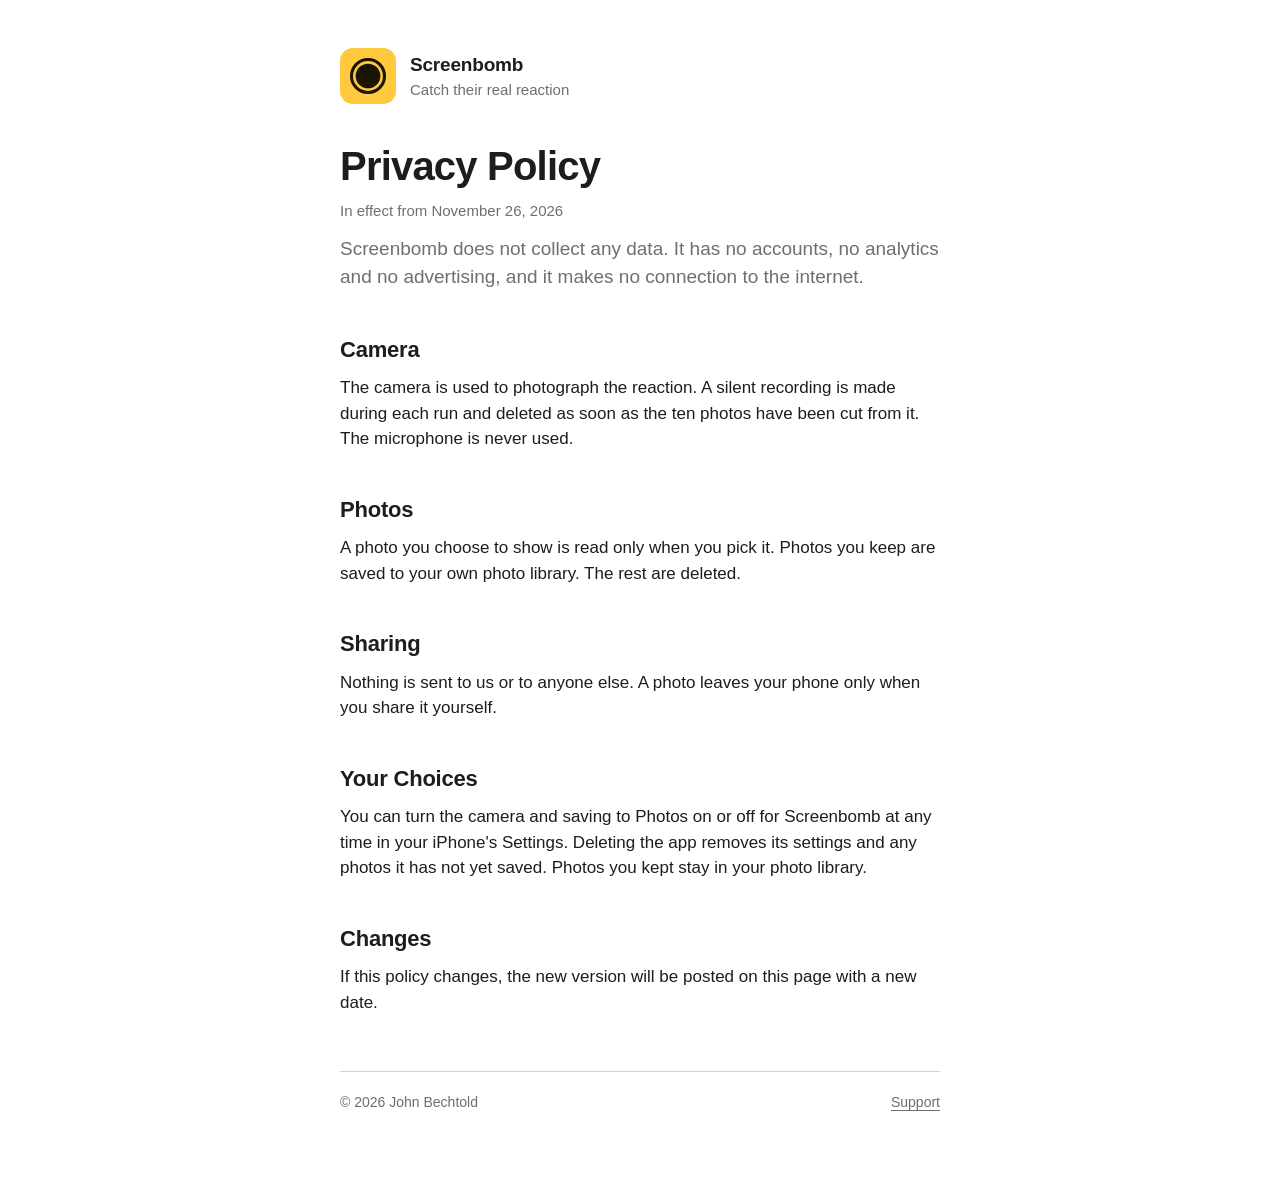
==== privacy.html @ cc914ade "Add the support page and the privacy policy The two public pages Apple requires for Screenbomb. The " ====
<!doctype html>
<html lang="en">
<head>
<meta charset="utf-8">
<meta name="viewport" content="width=device-width, initial-scale=1">
<title>Screenbomb Privacy Policy</title>
<meta name="description" content="Screenbomb does not collect any data.">
<link rel="stylesheet" href="style.css">
<link rel="icon" href="icon.svg" type="image/svg+xml">
</head>
<body>
<main>
  <a class="app" href="./">
    <svg viewBox="0 0 1024 1024" role="img" aria-label="Screenbomb icon">
      <rect width="1024" height="1024" fill="#ffc83d"/>
      <circle cx="512" cy="512" r="302" fill="none" stroke="#1a1400" stroke-width="56"/>
      <circle cx="512" cy="512" r="226" fill="#1a1400"/>
    </svg>
    <div>
      <strong>Screenbomb</strong>
      <span>Catch their real reaction</span>
    </div>
  </a>

  <h1>Privacy Policy</h1>
  <p class="dated">In effect from November 26, 2026</p>
  <p class="lead">Screenbomb does not collect any data. It has no accounts, no analytics and no advertising, and it makes no connection to the internet.</p>

  <h2>Camera</h2>
  <p>The camera is used to photograph the reaction. A silent recording is made during each run and deleted as soon as the ten photos have been cut from it. The microphone is never used.</p>

  <h2>Photos</h2>
  <p>A photo you choose to show is read only when you pick it. Photos you keep are saved to your own photo library. The rest are deleted.</p>

  <h2>Sharing</h2>
  <p>Nothing is sent to us or to anyone else. A photo leaves your phone only when you share it yourself.</p>

  <h2>Your Choices</h2>
  <p>You can turn the camera and saving to Photos on or off for Screenbomb at any time in your iPhone's Settings. Deleting the app removes its settings and any photos it has not yet saved. Photos you kept stay in your photo library.</p>

  <h2>Changes</h2>
  <p>If this policy changes, the new version will be posted on this page with a new date.</p>

  <footer>
    <span>&copy; 2026 John Bechtold</span>
    <a href="./">Support</a>
  </footer>
</main>
</body>
</html>
---- style.css ----
:root {
  color-scheme: light dark;
  --page: #ffffff;
  --text: #1d1d1f;
  --soft: #6e6e73;
  --line: #d2d2d7;
  --card: #f5f5f7;
}

@media (prefers-color-scheme: dark) {
  :root {
    --page: #000000;
    --text: #f5f5f7;
    --soft: #a1a1a6;
    --line: #38383a;
    --card: #1c1c1e;
  }
}

* {
  box-sizing: border-box;
}

html {
  -webkit-text-size-adjust: 100%;
}

body {
  margin: 0;
  background: var(--page);
  color: var(--text);
  font: 17px/1.5 -apple-system, BlinkMacSystemFont, "SF Pro Text", "Helvetica Neue", Helvetica, Arial, sans-serif;
  -webkit-font-smoothing: antialiased;
}

main {
  max-width: 640px;
  margin: 0 auto;
  padding: 48px 20px 64px;
}

.app {
  display: flex;
  align-items: center;
  gap: 14px;
  color: inherit;
  text-decoration: none;
}

.app svg {
  width: 56px;
  height: 56px;
  flex: none;
  border-radius: 13px;
}

.app strong {
  display: block;
  font-size: 19px;
  font-weight: 600;
  letter-spacing: -0.01em;
}

.app span {
  display: block;
  color: var(--soft);
  font-size: 15px;
}

h1 {
  margin: 40px 0 12px;
  font-size: 40px;
  line-height: 1.1;
  font-weight: 700;
  letter-spacing: -0.02em;
}

h2 {
  margin: 44px 0 4px;
  font-size: 22px;
  line-height: 1.25;
  font-weight: 600;
  letter-spacing: -0.01em;
}

p {
  margin: 12px 0;
}

.lead {
  font-size: 19px;
  color: var(--soft);
}

.dated {
  color: var(--soft);
  font-size: 15px;
}

a {
  color: inherit;
  text-underline-offset: 3px;
}

ol {
  margin: 12px 0;
  padding-left: 1.4em;
}

ol li {
  margin: 6px 0;
  padding-left: 4px;
}

dl {
  margin: 8px 0 0;
}

dt {
  margin-top: 22px;
  font-weight: 600;
}

dd {
  margin: 4px 0 0;
  color: var(--soft);
}

.card {
  margin-top: 44px;
  padding: 20px 22px;
  background: var(--card);
  border-radius: 18px;
}

.card h2 {
  margin-top: 0;
}

.card p:last-child {
  margin-bottom: 0;
}

footer {
  margin-top: 56px;
  padding-top: 20px;
  border-top: 1px solid var(--line);
  color: var(--soft);
  font-size: 14px;
  display: flex;
  flex-wrap: wrap;
  gap: 6px 20px;
  justify-content: space-between;
}

@media (max-width: 480px) {
  main {
    padding-top: 32px;
  }

  h1 {
    font-size: 34px;
  }
}
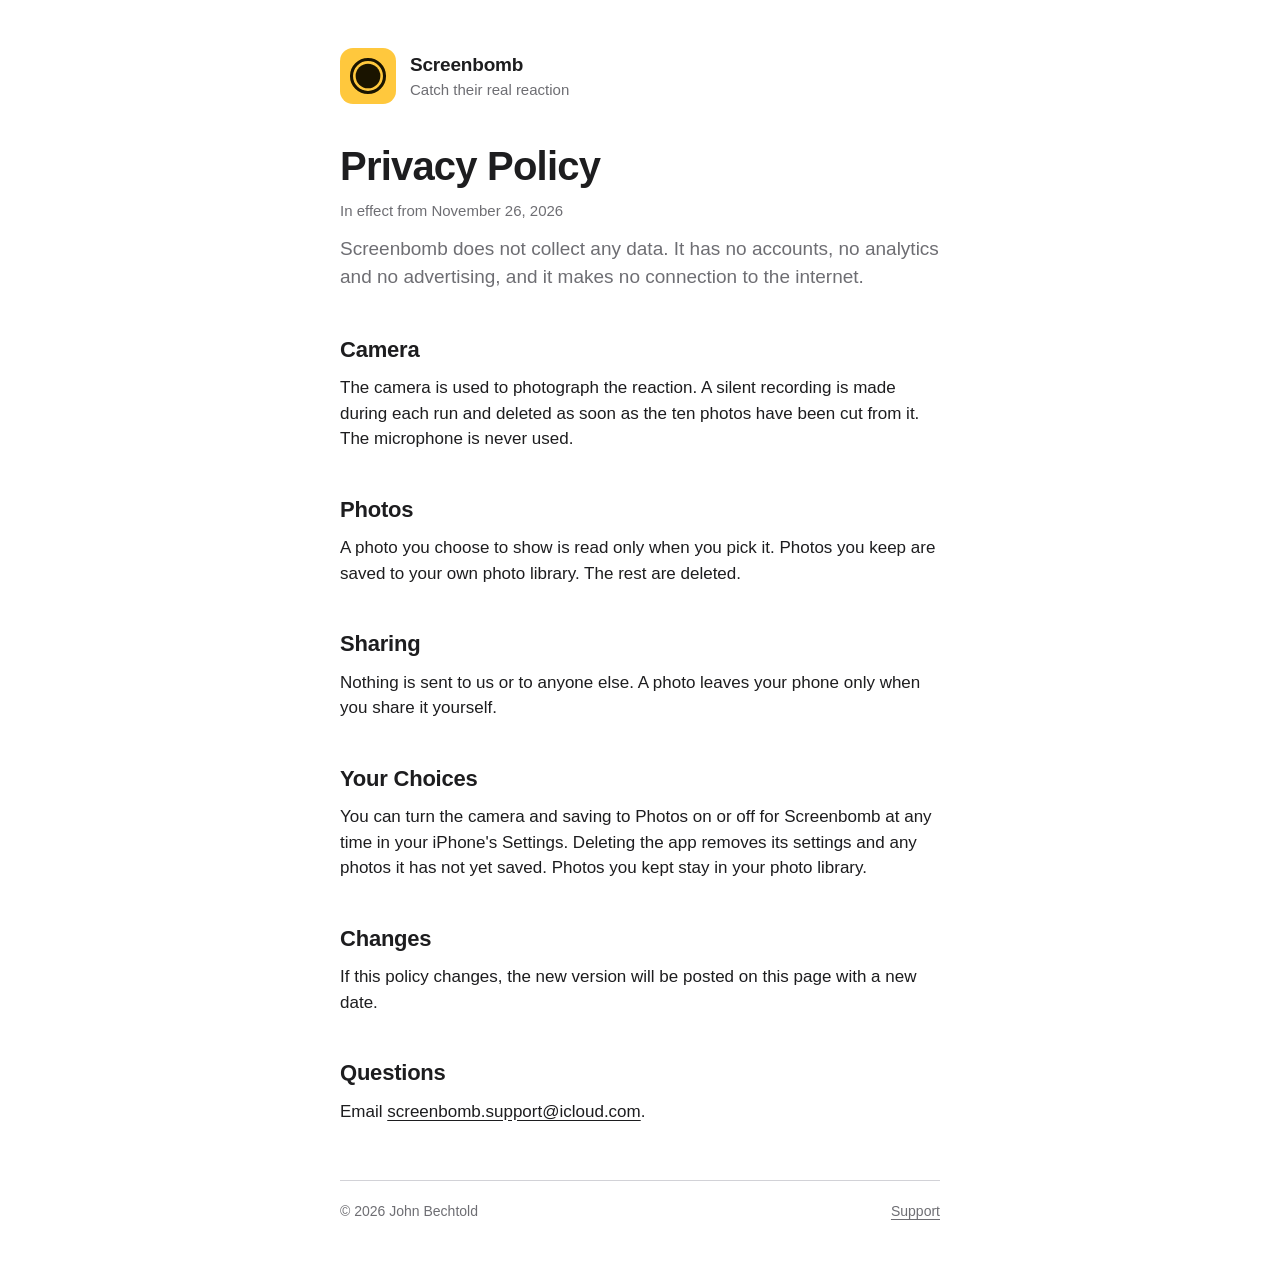
==== commit 923ac582: "Add the support address to both pages Co-Authored-By: Claude Fable 5.2 <noreply@anthropic.com> Claud" ====
--- a/privacy.html
+++ b/privacy.html
@@ -41,6 +41,9 @@
   <h2>Changes</h2>
   <p>If this policy changes, the new version will be posted on this page with a new date.</p>
 
+  <h2>Questions</h2>
+  <p>Email <a href="mailto:screenbomb.support@icloud.com">screenbomb.support@icloud.com</a>.</p>
+
   <footer>
     <span>&copy; 2026 John Bechtold</span>
     <a href="./">Support</a>
